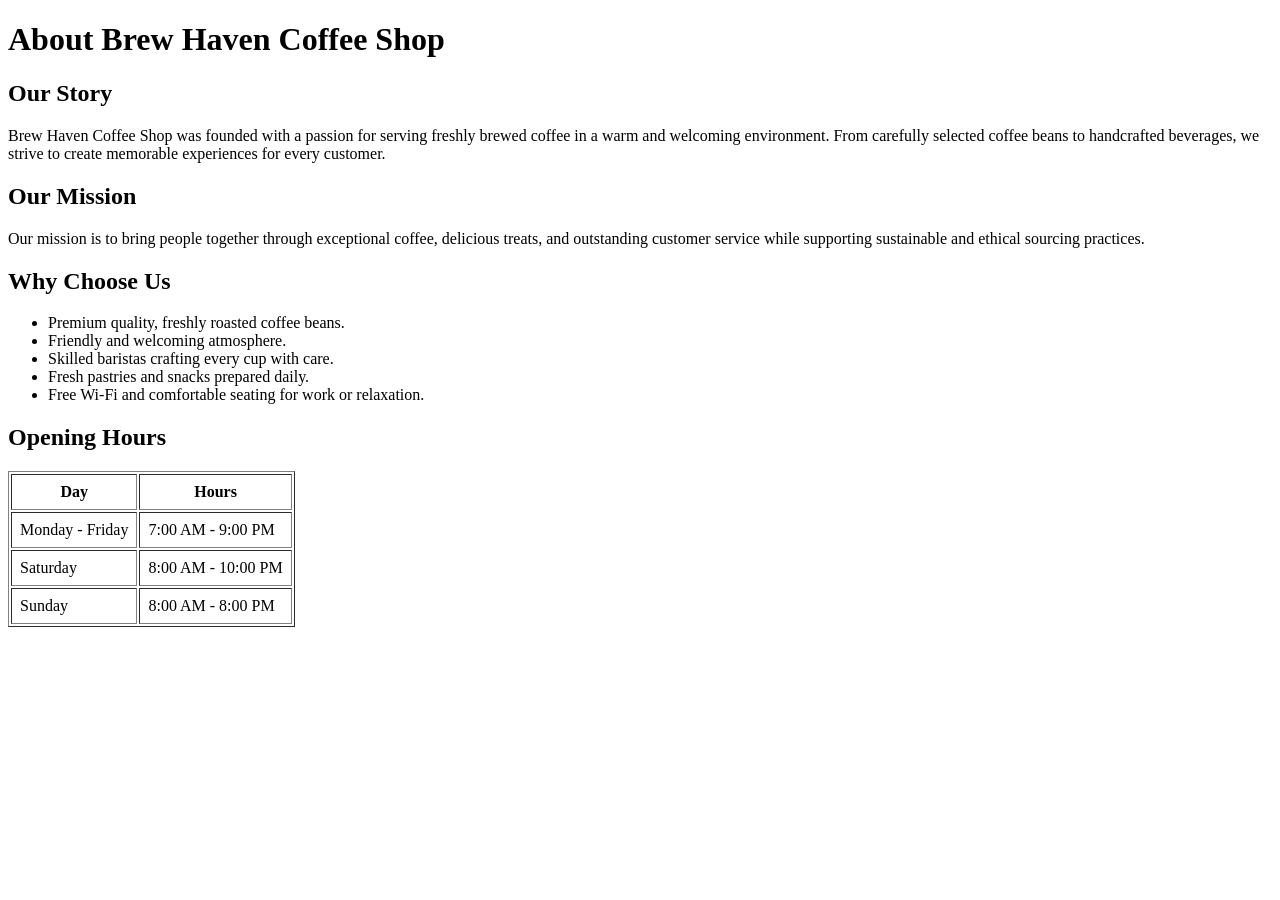
==== about.html @ 67213398 "about page commit" ====
<!DOCTYPE html>
<html lang="en">
<head>
    <meta charset="UTF-8" />
    <meta name="viewport" content="width=device-width, initial-scale=1.0" />
    <title>About - Brew Haven Coffee Shop</title>
</head>
<body>

    <header>
        <h1>About Brew Haven Coffee Shop</h1>
    </header>

    <main>
        <section id="our-story">
            <h2>Our Story</h2>
            <p>
                Brew Haven Coffee Shop was founded with a passion for serving
                freshly brewed coffee in a warm and welcoming environment.
                From carefully selected coffee beans to handcrafted beverages,
                we strive to create memorable experiences for every customer.
            </p>
        </section>

        <section id="our-mission">
            <h2>Our Mission</h2>
            <p>
                Our mission is to bring people together through exceptional
                coffee, delicious treats, and outstanding customer service while
                supporting sustainable and ethical sourcing practices.
            </p>
        </section>

        <section id="why-choose-us">
            <h2>Why Choose Us</h2>
            <ul>
                <li>Premium quality, freshly roasted coffee beans.</li>
                <li>Friendly and welcoming atmosphere.</li>
                <li>Skilled baristas crafting every cup with care.</li>
                <li>Fresh pastries and snacks prepared daily.</li>
                <li>Free Wi-Fi and comfortable seating for work or relaxation.</li>
            </ul>
        </section>

        <section id="opening-hours">
            <h2>Opening Hours</h2>
            <table border="1" cellpadding="8">
                <tr>
                    <th>Day</th>
                    <th>Hours</th>
                </tr>
                <tr>
                    <td>Monday - Friday</td>
                    <td>7:00 AM - 9:00 PM</td>
                </tr>
                <tr>
                    <td>Saturday</td>
                    <td>8:00 AM - 10:00 PM</td>
                </tr>
                <tr>
                    <td>Sunday</td>
                    <td>8:00 AM - 8:00 PM</td>
                </tr>
            </table>
        </section>
    </main>

</body>
</html>
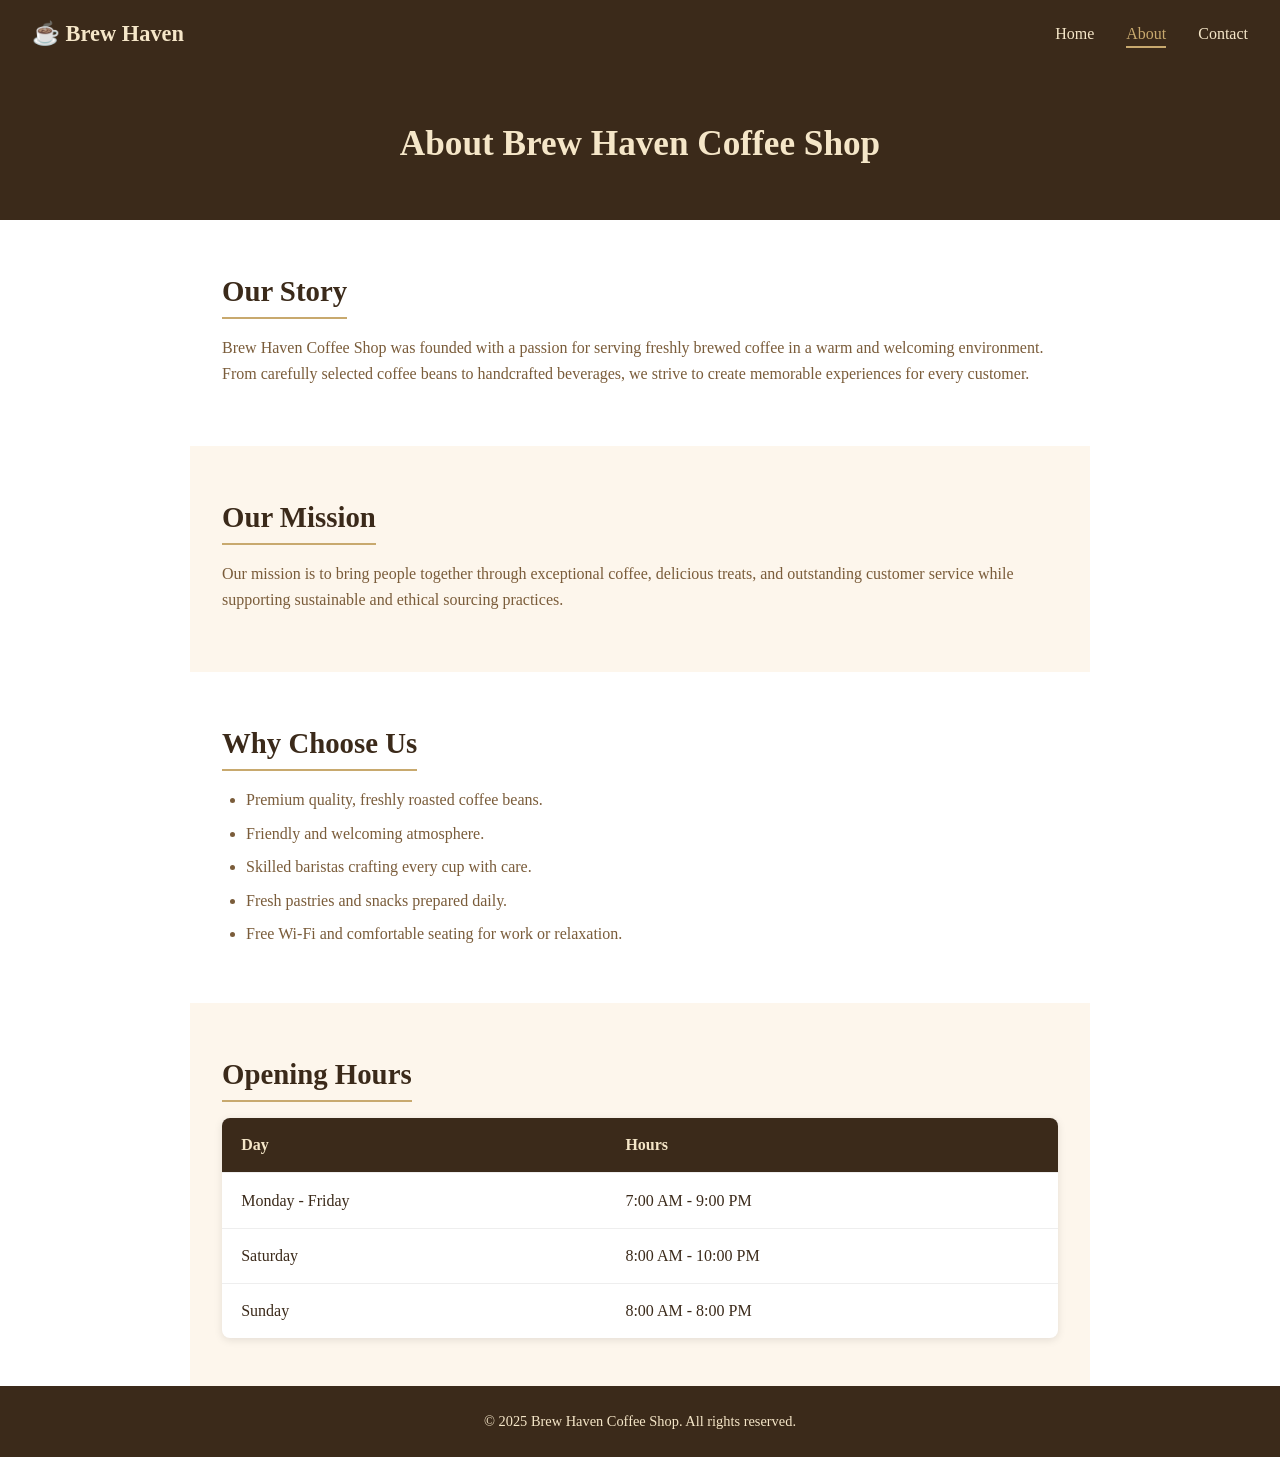
==== commit 5f8f7a89: "Fix stylesheet filename, add responsive nav, style buttons/forms/cards, update README" ====
--- a/about.html
+++ b/about.html
@@ -4,15 +4,27 @@
     <meta charset="UTF-8" />
     <meta name="viewport" content="width=device-width, initial-scale=1.0" />
     <title>About - Brew Haven Coffee Shop</title>
+    <link rel="stylesheet" href="styles.css" />
 </head>
 <body>
 
-    <header>
+    <nav>
+        <div class="logo">☕ Brew Haven</div>
+        <input type="checkbox" id="nav-toggle" class="nav-toggle" />
+        <label for="nav-toggle" class="nav-toggle-label">☰</label>
+        <ul>
+            <li><a href="index.html">Home</a></li>
+            <li><a href="about.html" class="active">About</a></li>
+            <li><a href="contact.html">Contact</a></li>
+        </ul>
+    </nav>
+
+    <header class="page-header">
         <h1>About Brew Haven Coffee Shop</h1>
     </header>
 
     <main>
-        <section id="our-story">
+        <section id="our-story" class="section">
             <h2>Our Story</h2>
             <p>
                 Brew Haven Coffee Shop was founded with a passion for serving
@@ -22,7 +34,7 @@
             </p>
         </section>
 
-        <section id="our-mission">
+        <section id="our-mission" class="section alt-bg">
             <h2>Our Mission</h2>
             <p>
                 Our mission is to bring people together through exceptional
@@ -31,7 +43,7 @@
             </p>
         </section>
 
-        <section id="why-choose-us">
+        <section id="why-choose-us" class="section">
             <h2>Why Choose Us</h2>
             <ul>
                 <li>Premium quality, freshly roasted coffee beans.</li>
@@ -42,9 +54,9 @@
             </ul>
         </section>
 
-        <section id="opening-hours">
+        <section id="opening-hours" class="section alt-bg">
             <h2>Opening Hours</h2>
-            <table border="1" cellpadding="8">
+            <table>
                 <tr>
                     <th>Day</th>
                     <th>Hours</th>
@@ -65,5 +77,9 @@
         </section>
     </main>
 
+    <footer>
+        <p>&copy; 2025 Brew Haven Coffee Shop. All rights reserved.</p>
+    </footer>
+
 </body>
 </html>
--- a/styles.css
+++ b/styles.css
@@ -0,0 +1,503 @@
+/* ===========================================================
+   Brew Haven Coffee Shop — Advanced Stylesheet
+   Author: Mohammed (feature/css-readme)
+   Theme: coffee-inspired (brown / cream / dark gray)
+   Includes: animations, transitions, responsive nav
+=========================================================== */
+
+:root {
+  --brown-dark: #3b2a1a;
+  --brown-mid: #7a5c3a;
+  --tan: #c8a96e;
+  --tan-dark: #b8935a;
+  --cream: #f5e6c8;
+  --cream-bg: #fdf6ec;
+  --white: #ffffff;
+  --gray-dark: #2e2e2e;
+  --shadow: 0 2px 8px rgba(0, 0, 0, 0.1);
+  --shadow-lg: 0 10px 30px rgba(59, 42, 26, 0.18);
+  --radius: 8px;
+  --transition-fast: 0.2s ease;
+  --transition-mid: 0.4s cubic-bezier(0.4, 0, 0.2, 1);
+}
+
+* { margin: 0; padding: 0; box-sizing: border-box; }
+
+html { scroll-behavior: smooth; }
+
+body {
+  font-family: Georgia, serif;
+  color: var(--brown-dark);
+  background: var(--white);
+  line-height: 1.6;
+  overflow-x: hidden;
+}
+
+h1, h2, h3 { color: var(--brown-dark); }
+a { color: inherit; }
+img { max-width: 100%; display: block; }
+
+/* ===========================================================
+   Keyframe animations
+=========================================================== */
+@keyframes fadeInUp {
+  from { opacity: 0; transform: translateY(24px); }
+  to   { opacity: 1; transform: translateY(0); }
+}
+
+@keyframes fadeIn {
+  from { opacity: 0; }
+  to   { opacity: 1; }
+}
+
+@keyframes steamRise {
+  0%   { transform: translateY(0) scale(1); opacity: 0.6; }
+  50%  { transform: translateY(-10px) scale(1.05); opacity: 0.9; }
+  100% { transform: translateY(0) scale(1); opacity: 0.6; }
+}
+
+@keyframes underlineGrow {
+  from { width: 0; }
+  to   { width: 100%; }
+}
+
+@keyframes pulseGlow {
+  0%, 100% { box-shadow: 0 0 0 0 rgba(200, 169, 110, 0.5); }
+  50%      { box-shadow: 0 0 0 10px rgba(200, 169, 110, 0); }
+}
+
+@keyframes slideDown {
+  from { max-height: 0; opacity: 0; }
+  to   { max-height: 400px; opacity: 1; }
+}
+
+/* ===========================================================
+   Navigation
+=========================================================== */
+nav {
+  background: var(--brown-dark);
+  padding: 1rem 2rem;
+  display: flex;
+  justify-content: space-between;
+  align-items: center;
+  position: sticky;
+  top: 0;
+  z-index: 100;
+  transition: box-shadow var(--transition-fast), padding var(--transition-fast);
+}
+
+nav.scrolled {
+  box-shadow: var(--shadow-lg);
+  padding: 0.6rem 2rem;
+}
+
+nav .logo {
+  color: var(--cream);
+  font-size: 1.4rem;
+  font-weight: bold;
+  animation: fadeIn 0.6s ease;
+}
+
+nav ul {
+  list-style: none;
+  display: flex;
+  gap: 2rem;
+}
+
+nav ul li {
+  position: relative;
+}
+
+nav ul a {
+  color: var(--cream);
+  text-decoration: none;
+  font-size: 1rem;
+  padding-bottom: 4px;
+  position: relative;
+  transition: color var(--transition-fast);
+}
+
+/* Animated underline on hover/active */
+nav ul a::after {
+  content: '';
+  position: absolute;
+  left: 0;
+  bottom: -2px;
+  height: 2px;
+  width: 0;
+  background: var(--tan);
+  transition: width var(--transition-mid);
+}
+
+nav ul a:hover,
+nav ul a.active {
+  color: var(--tan);
+}
+
+nav ul a:hover::after,
+nav ul a.active::after {
+  width: 100%;
+}
+
+/* Mobile nav toggle (pure CSS checkbox hack) */
+.nav-toggle { display: none; }
+
+.nav-toggle-label {
+  display: none;
+  color: var(--cream);
+  font-size: 1.7rem;
+  cursor: pointer;
+  transition: transform var(--transition-fast);
+}
+
+.nav-toggle:checked ~ .nav-toggle-label {
+  transform: rotate(90deg);
+}
+
+@media (max-width: 700px) {
+  .nav-toggle-label { display: block; }
+
+  nav ul {
+    position: absolute;
+    top: 100%;
+    left: 0;
+    right: 0;
+    background: var(--brown-dark);
+    flex-direction: column;
+    gap: 0;
+    max-height: 0;
+    overflow: hidden;
+    opacity: 0;
+    transition: max-height var(--transition-mid), opacity var(--transition-mid);
+  }
+
+  nav ul li {
+    padding: 0.75rem 2rem;
+    border-top: 1px solid rgba(245, 230, 200, 0.15);
+  }
+
+  .nav-toggle:checked ~ ul {
+    max-height: 300px;
+    opacity: 1;
+    animation: slideDown var(--transition-mid);
+  }
+}
+
+/* ===========================================================
+   Hero
+=========================================================== */
+.hero {
+  background: linear-gradient(rgba(0, 0, 0, 0.45), rgba(0, 0, 0, 0.45)),
+    url('https://images.unsplash.com/photo-1495474472287-4d71bcdd2085?w=1400') center/cover no-repeat;
+  height: 90vh;
+  display: flex;
+  flex-direction: column;
+  justify-content: center;
+  align-items: center;
+  text-align: center;
+  color: var(--white);
+  padding: 1rem;
+  position: relative;
+  overflow: hidden;
+}
+
+.hero h1 {
+  font-size: 3rem;
+  margin-bottom: 1rem;
+  animation: fadeInUp 0.8s ease both;
+}
+
+.hero p {
+  font-size: 1.2rem;
+  margin-bottom: 2rem;
+  color: var(--cream);
+  animation: fadeInUp 0.8s ease 0.15s both;
+}
+
+.hero a,
+.btn {
+  display: inline-block;
+  background: var(--tan);
+  color: var(--brown-dark);
+  padding: 0.75rem 2rem;
+  text-decoration: none;
+  font-weight: bold;
+  border: none;
+  border-radius: 4px;
+  cursor: pointer;
+  font-family: inherit;
+  font-size: 1rem;
+  position: relative;
+  overflow: hidden;
+  transition: background var(--transition-fast), transform var(--transition-fast), box-shadow var(--transition-fast);
+  animation: fadeInUp 0.8s ease 0.3s both;
+}
+
+.hero a:hover,
+.btn:hover {
+  background: var(--tan-dark);
+  transform: translateY(-3px);
+  box-shadow: var(--shadow-lg);
+}
+
+.hero a:active,
+.btn:active { transform: translateY(0); }
+
+/* Ripple effect on click */
+.btn::after {
+  content: '';
+  position: absolute;
+  top: 50%; left: 50%;
+  width: 0; height: 0;
+  background: rgba(255, 255, 255, 0.5);
+  border-radius: 50%;
+  transform: translate(-50%, -50%);
+  transition: width 0.5s ease, height 0.5s ease;
+}
+
+.btn:active::after {
+  width: 220px;
+  height: 220px;
+}
+
+/* ===========================================================
+   Page header (About / Contact style pages)
+=========================================================== */
+.page-header {
+  background: var(--brown-dark);
+  color: var(--cream);
+  text-align: center;
+  padding: 3rem 1.5rem;
+  animation: fadeIn 0.6s ease;
+}
+
+.page-header h1 { color: var(--cream); font-size: 2.2rem; }
+
+/* ===========================================================
+   Sections — fade in as they enter viewport
+   (requires .is-visible class toggled via small JS observer,
+   falls back to always-visible if JS isn't added)
+=========================================================== */
+.section {
+  padding: 3rem 2rem;
+  max-width: 900px;
+  margin: 0 auto;
+  opacity: 1;
+}
+
+.section.reveal {
+  opacity: 0;
+  transform: translateY(30px);
+  transition: opacity 0.7s ease, transform 0.7s ease;
+}
+
+.section.reveal.is-visible {
+  opacity: 1;
+  transform: translateY(0);
+}
+
+.section.alt-bg { background: var(--cream-bg); }
+
+.section h2 {
+  font-size: 1.8rem;
+  margin-bottom: 1rem;
+  display: inline-block;
+  padding-bottom: 0.3rem;
+  position: relative;
+}
+
+.section h2::after {
+  content: '';
+  position: absolute;
+  left: 0; bottom: 0;
+  height: 2px;
+  width: 100%;
+  background: var(--tan);
+  transform-origin: left;
+  animation: underlineGrow 0.6s ease 0.2s both;
+}
+
+.section p { color: var(--brown-mid); margin-bottom: 0.75rem; }
+
+.section ul { padding-left: 1.5rem; color: var(--brown-mid); }
+.section ul li {
+  margin-bottom: 0.5rem;
+  transition: transform var(--transition-fast), color var(--transition-fast);
+}
+.section ul li:hover {
+  transform: translateX(6px);
+  color: var(--brown-dark);
+}
+
+/* ===========================================================
+   Featured / cards
+=========================================================== */
+.featured { padding: 4rem 2rem; text-align: center; background: var(--cream-bg); }
+.featured h2 { font-size: 2rem; margin-bottom: 2rem; }
+
+.cards {
+  display: flex;
+  justify-content: center;
+  gap: 2rem;
+  flex-wrap: wrap;
+}
+
+.card {
+  background: var(--white);
+  border-radius: var(--radius);
+  padding: 1.5rem;
+  width: 220px;
+  box-shadow: var(--shadow);
+  transition: transform var(--transition-mid), box-shadow var(--transition-mid);
+  animation: fadeInUp 0.6s ease both;
+}
+
+.cards .card:nth-child(1) { animation-delay: 0.1s; }
+.cards .card:nth-child(2) { animation-delay: 0.25s; }
+.cards .card:nth-child(3) { animation-delay: 0.4s; }
+
+.card:hover {
+  transform: translateY(-8px) scale(1.03);
+  box-shadow: var(--shadow-lg);
+}
+
+.card .icon {
+  font-size: 2.5rem;
+  margin-bottom: 0.75rem;
+  display: inline-block;
+  transition: transform var(--transition-mid);
+}
+
+.card:hover .icon {
+  animation: steamRise 1.4s ease-in-out infinite;
+}
+
+.card h3 { margin-bottom: 0.5rem; }
+.card p { font-size: 0.9rem; color: var(--brown-mid); }
+
+/* ===========================================================
+   Tables
+=========================================================== */
+table {
+  width: 100%;
+  border-collapse: collapse;
+  background: var(--white);
+  box-shadow: var(--shadow);
+  border-radius: var(--radius);
+  overflow: hidden;
+}
+
+table th, table td {
+  padding: 0.9rem 1.2rem;
+  text-align: left;
+  border-bottom: 1px solid #eee;
+  transition: background var(--transition-fast);
+}
+
+table th {
+  background: var(--brown-dark);
+  color: var(--cream);
+}
+
+table tr:hover td { background: var(--cream-bg); }
+table tr:last-child td { border-bottom: none; }
+
+/* ===========================================================
+   Forms
+=========================================================== */
+.form-group {
+  margin-bottom: 1.4rem;
+  text-align: left;
+  position: relative;
+}
+
+.form-group label {
+  display: block;
+  margin-bottom: 0.4rem;
+  font-weight: bold;
+  color: var(--brown-dark);
+}
+
+.form-group input,
+.form-group textarea {
+  width: 100%;
+  padding: 0.7rem 0.9rem;
+  border: 1px solid #d8c8ae;
+  border-radius: 4px;
+  font-family: inherit;
+  font-size: 1rem;
+  background: var(--white);
+  color: var(--gray-dark);
+  transition: border-color var(--transition-fast), box-shadow var(--transition-fast);
+}
+
+.form-group input:focus,
+.form-group textarea:focus {
+  outline: none;
+  border-color: var(--tan);
+  box-shadow: 0 0 0 3px rgba(200, 169, 110, 0.25);
+}
+
+.form-group textarea { resize: vertical; min-height: 120px; }
+
+.contact-info {
+  color: var(--brown-mid);
+  margin-bottom: 0.5rem;
+  transition: color var(--transition-fast);
+}
+.contact-info:hover { color: var(--brown-dark); }
+
+.map-placeholder {
+  width: 100%;
+  min-height: 250px;
+  background: var(--cream-bg);
+  border: 2px dashed var(--tan);
+  border-radius: var(--radius);
+  display: flex;
+  align-items: center;
+  justify-content: center;
+  color: var(--brown-mid);
+  font-size: 0.95rem;
+  transition: border-color var(--transition-fast), background var(--transition-fast);
+}
+.map-placeholder:hover {
+  border-color: var(--tan-dark);
+  background: #f7ecd8;
+}
+
+/* Submit button pulse when focused */
+button[type="submit"]:focus {
+  animation: pulseGlow 1.6s ease infinite;
+}
+
+/* ===========================================================
+   Footer
+=========================================================== */
+footer {
+  background: var(--brown-dark);
+  color: var(--cream);
+  text-align: center;
+  padding: 1.5rem;
+  font-size: 0.9rem;
+}
+
+/* ===========================================================
+   Responsive tweaks
+=========================================================== */
+@media (max-width: 700px) {
+  .hero h1 { font-size: 2.1rem; }
+  .hero p { font-size: 1rem; }
+  .cards { gap: 1.2rem; }
+  .card { width: 100%; max-width: 300px; }
+  .section { padding: 2rem 1.2rem; }
+}
+
+/* Respect users who prefer reduced motion */
+@media (prefers-reduced-motion: reduce) {
+  *, *::before, *::after {
+    animation-duration: 0.001ms !important;
+    animation-iteration-count: 1 !important;
+    transition-duration: 0.001ms !important;
+    scroll-behavior: auto !important;
+  }
+}
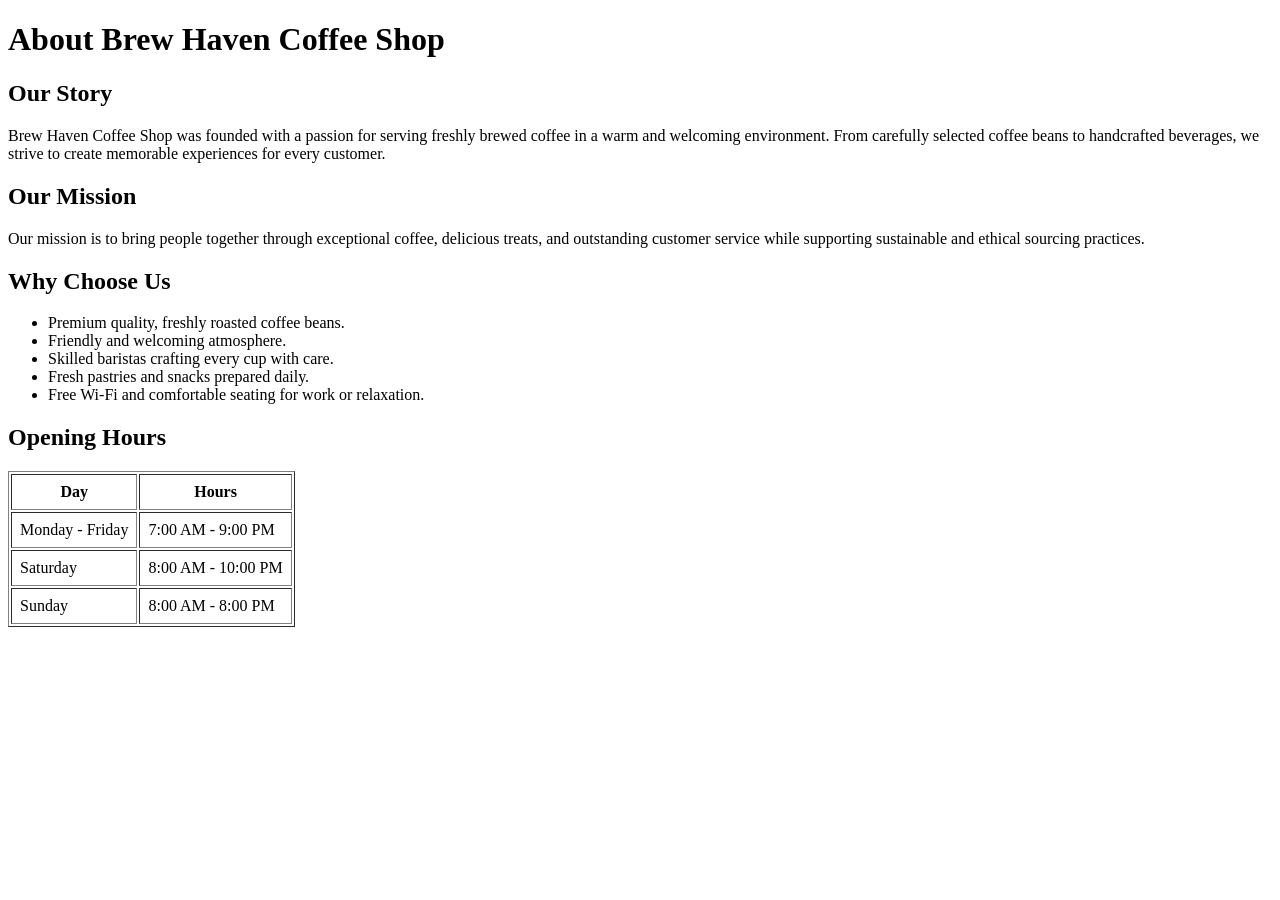
==== commit c528d20c: "Merge pull request #2 from VijayGaurav/feature/about-page about page commit" ====
--- a/about.html
+++ b/about.html
@@ -4,27 +4,15 @@
     <meta charset="UTF-8" />
     <meta name="viewport" content="width=device-width, initial-scale=1.0" />
     <title>About - Brew Haven Coffee Shop</title>
-    <link rel="stylesheet" href="styles.css" />
 </head>
 <body>
 
-    <nav>
-        <div class="logo">☕ Brew Haven</div>
-        <input type="checkbox" id="nav-toggle" class="nav-toggle" />
-        <label for="nav-toggle" class="nav-toggle-label">☰</label>
-        <ul>
-            <li><a href="index.html">Home</a></li>
-            <li><a href="about.html" class="active">About</a></li>
-            <li><a href="contact.html">Contact</a></li>
-        </ul>
-    </nav>
-
-    <header class="page-header">
+    <header>
         <h1>About Brew Haven Coffee Shop</h1>
     </header>
 
     <main>
-        <section id="our-story" class="section">
+        <section id="our-story">
             <h2>Our Story</h2>
             <p>
                 Brew Haven Coffee Shop was founded with a passion for serving
@@ -34,7 +22,7 @@
             </p>
         </section>
 
-        <section id="our-mission" class="section alt-bg">
+        <section id="our-mission">
             <h2>Our Mission</h2>
             <p>
                 Our mission is to bring people together through exceptional
@@ -43,7 +31,7 @@
             </p>
         </section>
 
-        <section id="why-choose-us" class="section">
+        <section id="why-choose-us">
             <h2>Why Choose Us</h2>
             <ul>
                 <li>Premium quality, freshly roasted coffee beans.</li>
@@ -54,9 +42,9 @@
             </ul>
         </section>
 
-        <section id="opening-hours" class="section alt-bg">
+        <section id="opening-hours">
             <h2>Opening Hours</h2>
-            <table>
+            <table border="1" cellpadding="8">
                 <tr>
                     <th>Day</th>
                     <th>Hours</th>
@@ -77,9 +65,5 @@
         </section>
     </main>
 
-    <footer>
-        <p>&copy; 2025 Brew Haven Coffee Shop. All rights reserved.</p>
-    </footer>
-
 </body>
 </html>
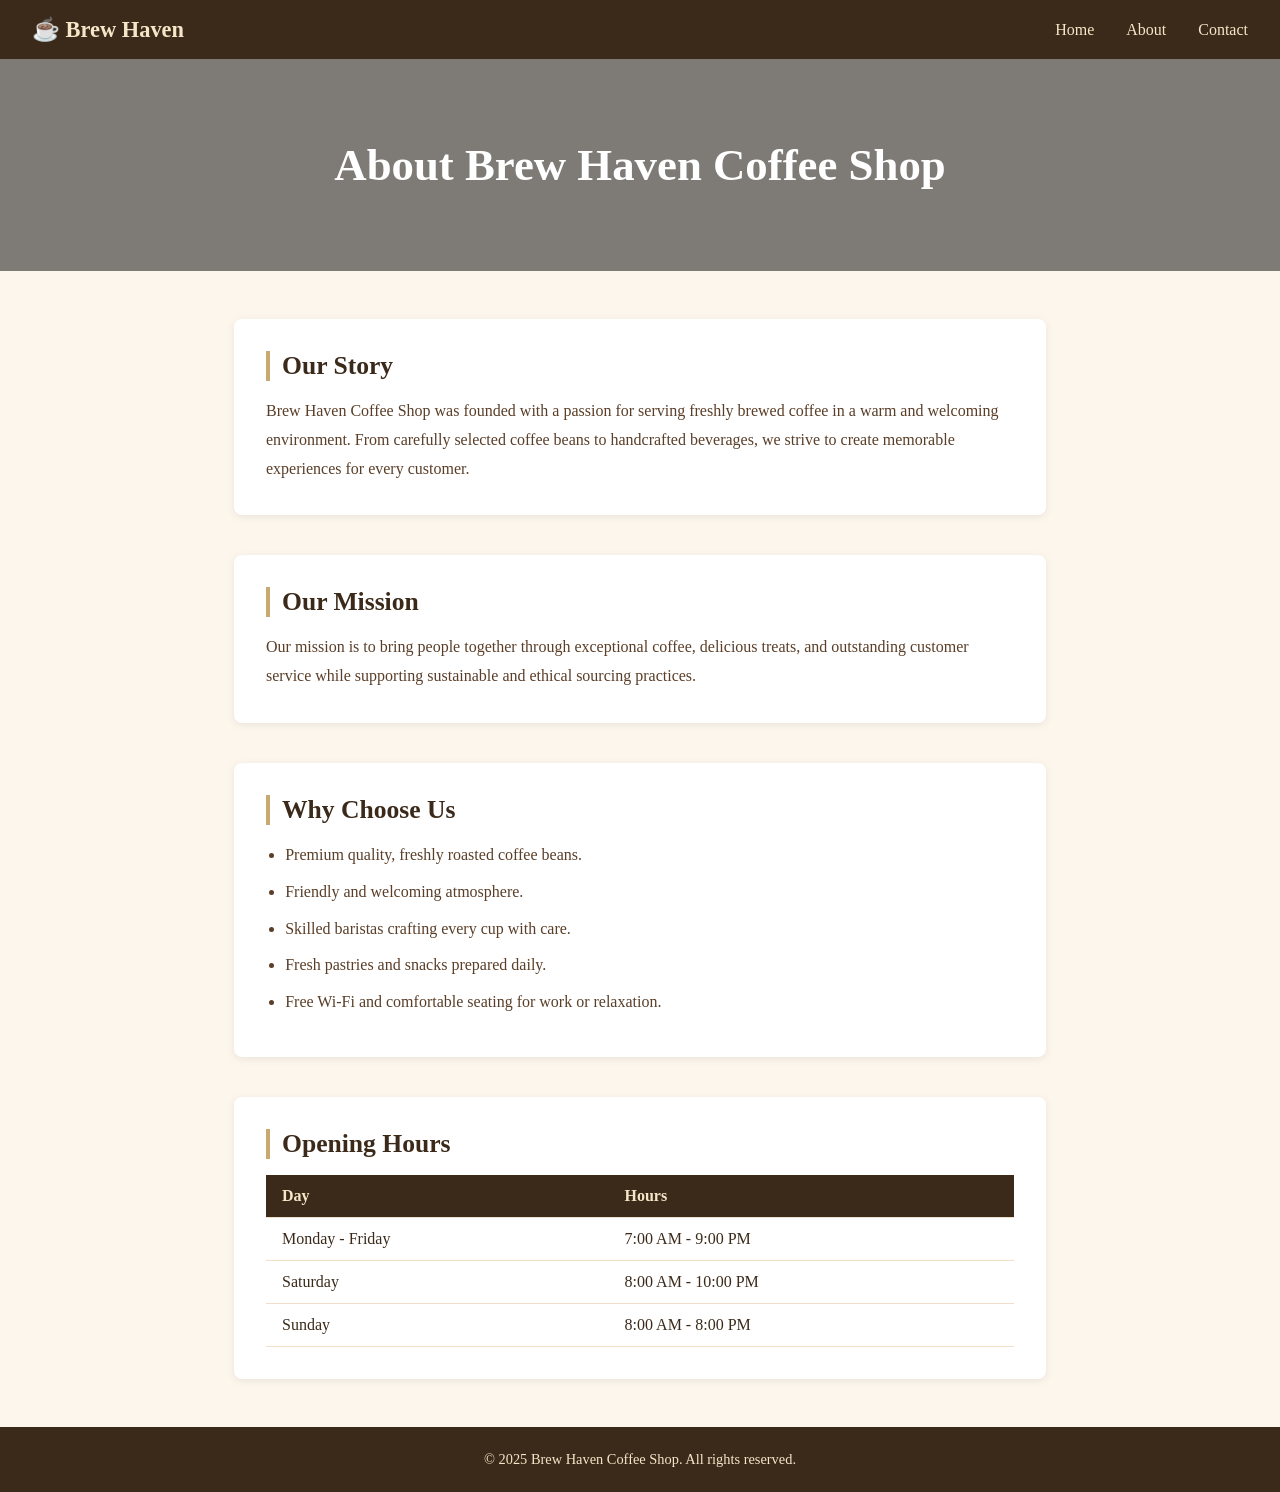
==== commit 632d0073: "fix: add CSS styling to about page matching Brew Haven theme" ====
--- a/about.html
+++ b/about.html
@@ -1,69 +1,123 @@
 <!DOCTYPE html>
 <html lang="en">
 <head>
-    <meta charset="UTF-8" />
-    <meta name="viewport" content="width=device-width, initial-scale=1.0" />
-    <title>About - Brew Haven Coffee Shop</title>
+  <meta charset="UTF-8" />
+  <meta name="viewport" content="width=device-width, initial-scale=1.0" />
+  <title>About - Brew Haven Coffee Shop</title>
+  <style>
+    * { margin: 0; padding: 0; box-sizing: border-box; }
+    body { font-family: Georgia, serif; color: #3b2a1a; background: #fdf6ec; }
+
+    /* Nav */
+    nav {
+      background: #3b2a1a;
+      padding: 1rem 2rem;
+      display: flex;
+      justify-content: space-between;
+      align-items: center;
+    }
+    nav .logo { color: #f5e6c8; font-size: 1.4rem; font-weight: bold; }
+    nav ul { list-style: none; display: flex; gap: 2rem; }
+    nav ul a { color: #f5e6c8; text-decoration: none; font-size: 1rem; }
+    nav ul a:hover { color: #c8a96e; }
+
+    /* Page Header */
+    .page-header {
+      background: linear-gradient(rgba(0,0,0,0.5), rgba(0,0,0,0.5)),
+                  url('https://images.unsplash.com/photo-1501339847302-ac426a4a7cbb?w=1400') center/cover no-repeat;
+      color: #fff;
+      text-align: center;
+      padding: 5rem 1rem;
+    }
+    .page-header h1 { font-size: 2.8rem; }
+
+    /* Main Content */
+    main { max-width: 860px; margin: 3rem auto; padding: 0 1.5rem; }
+
+    section { margin-bottom: 2.5rem; background: #fff; border-radius: 8px; padding: 2rem; box-shadow: 0 2px 8px rgba(0,0,0,0.08); }
+    section h2 { font-size: 1.6rem; margin-bottom: 1rem; color: #3b2a1a; border-left: 4px solid #c8a96e; padding-left: 0.75rem; }
+    section p { line-height: 1.8; color: #5a3e28; }
+
+    /* Why Choose Us list */
+    #why-choose-us ul { padding-left: 1.2rem; }
+    #why-choose-us ul li { margin-bottom: 0.6rem; line-height: 1.7; color: #5a3e28; }
+
+    /* Opening Hours table */
+    table { width: 100%; border-collapse: collapse; margin-top: 0.5rem; }
+    th, td { padding: 0.75rem 1rem; text-align: left; border-bottom: 1px solid #f0e0c8; }
+    th { background: #3b2a1a; color: #f5e6c8; }
+    tr:hover td { background: #fdf0e0; }
+
+    /* Footer */
+    footer {
+      background: #3b2a1a;
+      color: #f5e6c8;
+      text-align: center;
+      padding: 1.5rem;
+      font-size: 0.9rem;
+    }
+  </style>
 </head>
 <body>
 
-    <header>
-        <h1>About Brew Haven Coffee Shop</h1>
-    </header>
+  <nav>
+    <div class="logo">☕ Brew Haven</div>
+    <ul>
+      <li><a href="index.html">Home</a></li>
+      <li><a href="about.html">About</a></li>
+      <li><a href="contact.html">Contact</a></li>
+    </ul>
+  </nav>
 
-    <main>
-        <section id="our-story">
-            <h2>Our Story</h2>
-            <p>
-                Brew Haven Coffee Shop was founded with a passion for serving
-                freshly brewed coffee in a warm and welcoming environment.
-                From carefully selected coffee beans to handcrafted beverages,
-                we strive to create memorable experiences for every customer.
-            </p>
-        </section>
+  <div class="page-header">
+    <h1>About Brew Haven Coffee Shop</h1>
+  </div>
 
-        <section id="our-mission">
-            <h2>Our Mission</h2>
-            <p>
-                Our mission is to bring people together through exceptional
-                coffee, delicious treats, and outstanding customer service while
-                supporting sustainable and ethical sourcing practices.
-            </p>
-        </section>
+  <main>
+    <section id="our-story">
+      <h2>Our Story</h2>
+      <p>
+        Brew Haven Coffee Shop was founded with a passion for serving
+        freshly brewed coffee in a warm and welcoming environment.
+        From carefully selected coffee beans to handcrafted beverages,
+        we strive to create memorable experiences for every customer.
+      </p>
+    </section>
 
-        <section id="why-choose-us">
-            <h2>Why Choose Us</h2>
-            <ul>
-                <li>Premium quality, freshly roasted coffee beans.</li>
-                <li>Friendly and welcoming atmosphere.</li>
-                <li>Skilled baristas crafting every cup with care.</li>
-                <li>Fresh pastries and snacks prepared daily.</li>
-                <li>Free Wi-Fi and comfortable seating for work or relaxation.</li>
-            </ul>
-        </section>
+    <section id="our-mission">
+      <h2>Our Mission</h2>
+      <p>
+        Our mission is to bring people together through exceptional
+        coffee, delicious treats, and outstanding customer service while
+        supporting sustainable and ethical sourcing practices.
+      </p>
+    </section>
 
-        <section id="opening-hours">
-            <h2>Opening Hours</h2>
-            <table border="1" cellpadding="8">
-                <tr>
-                    <th>Day</th>
-                    <th>Hours</th>
-                </tr>
-                <tr>
-                    <td>Monday - Friday</td>
-                    <td>7:00 AM - 9:00 PM</td>
-                </tr>
-                <tr>
-                    <td>Saturday</td>
-                    <td>8:00 AM - 10:00 PM</td>
-                </tr>
-                <tr>
-                    <td>Sunday</td>
-                    <td>8:00 AM - 8:00 PM</td>
-                </tr>
-            </table>
-        </section>
-    </main>
+    <section id="why-choose-us">
+      <h2>Why Choose Us</h2>
+      <ul>
+        <li>Premium quality, freshly roasted coffee beans.</li>
+        <li>Friendly and welcoming atmosphere.</li>
+        <li>Skilled baristas crafting every cup with care.</li>
+        <li>Fresh pastries and snacks prepared daily.</li>
+        <li>Free Wi-Fi and comfortable seating for work or relaxation.</li>
+      </ul>
+    </section>
+
+    <section id="opening-hours">
+      <h2>Opening Hours</h2>
+      <table>
+        <tr><th>Day</th><th>Hours</th></tr>
+        <tr><td>Monday - Friday</td><td>7:00 AM - 9:00 PM</td></tr>
+        <tr><td>Saturday</td><td>8:00 AM - 10:00 PM</td></tr>
+        <tr><td>Sunday</td><td>8:00 AM - 8:00 PM</td></tr>
+      </table>
+    </section>
+  </main>
+
+  <footer>
+    <p>&copy; 2025 Brew Haven Coffee Shop. All rights reserved.</p>
+  </footer>
 
 </body>
-</html>+</html>
